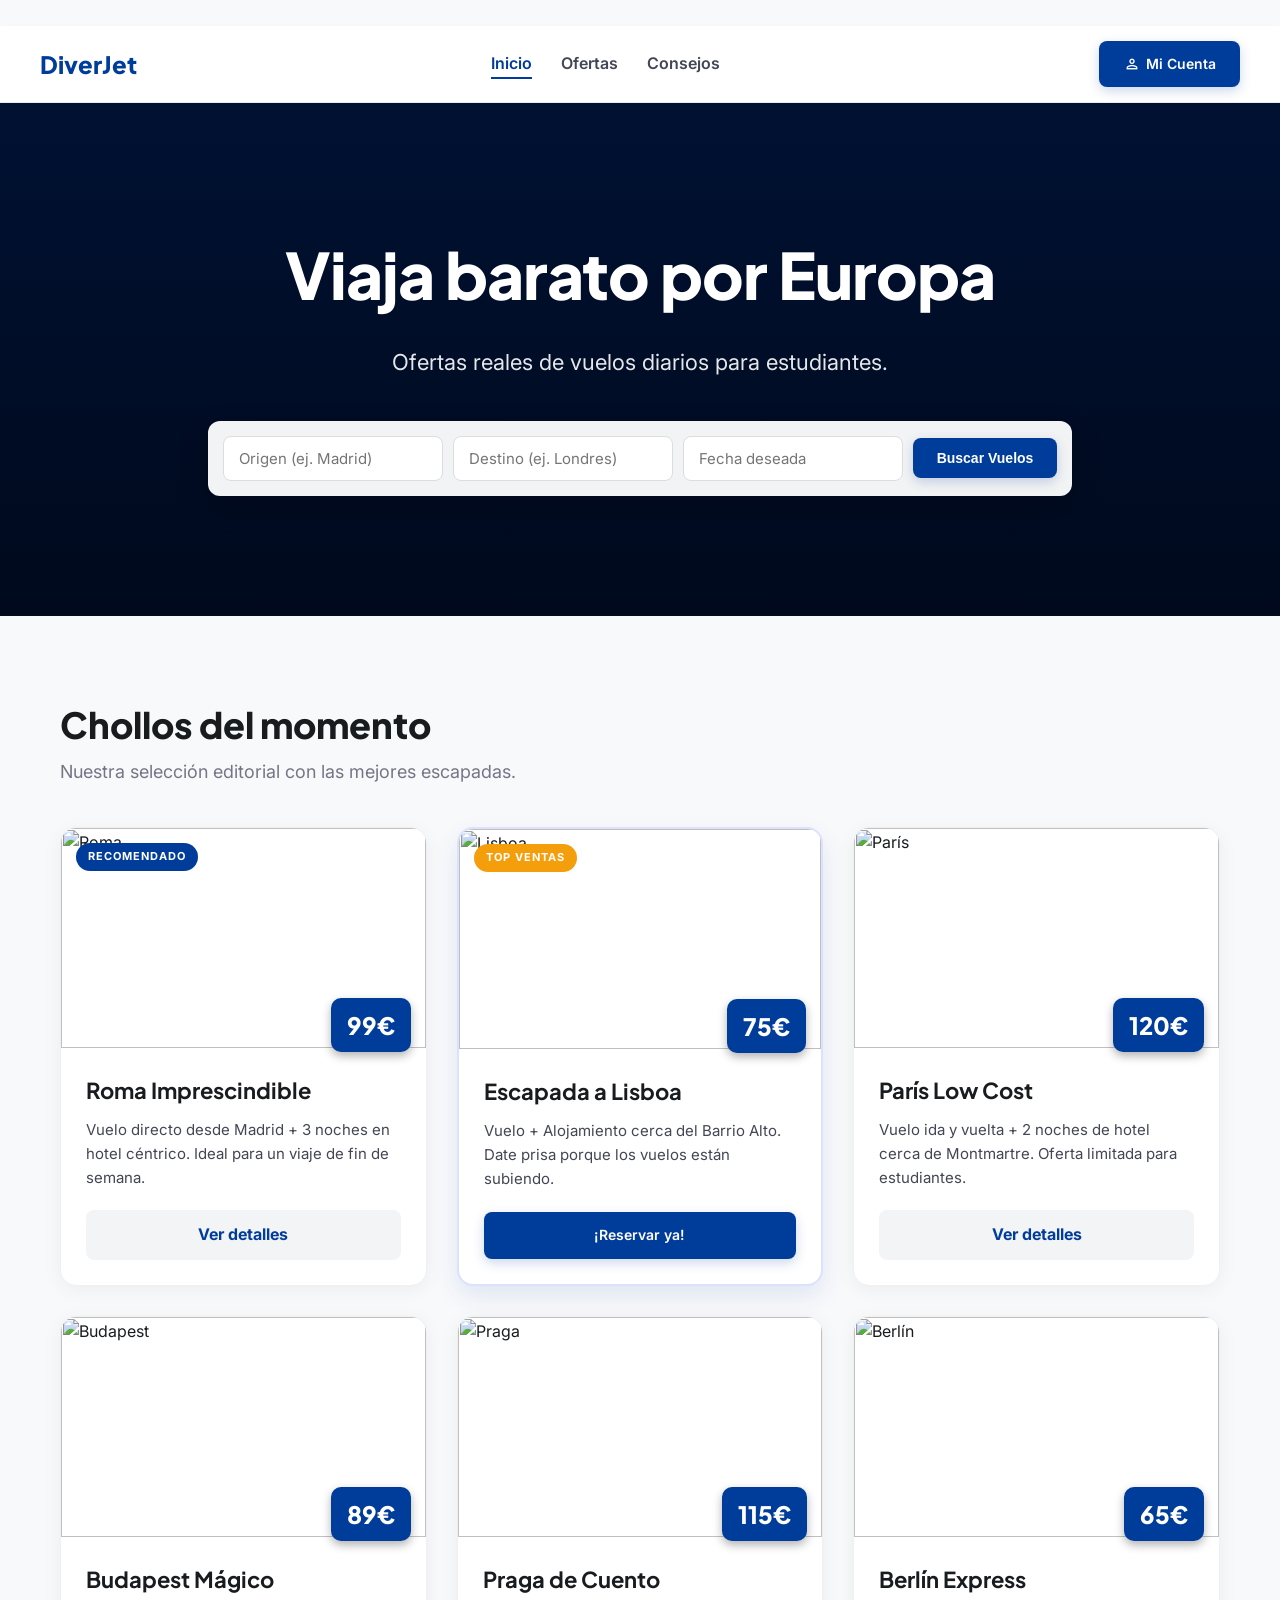
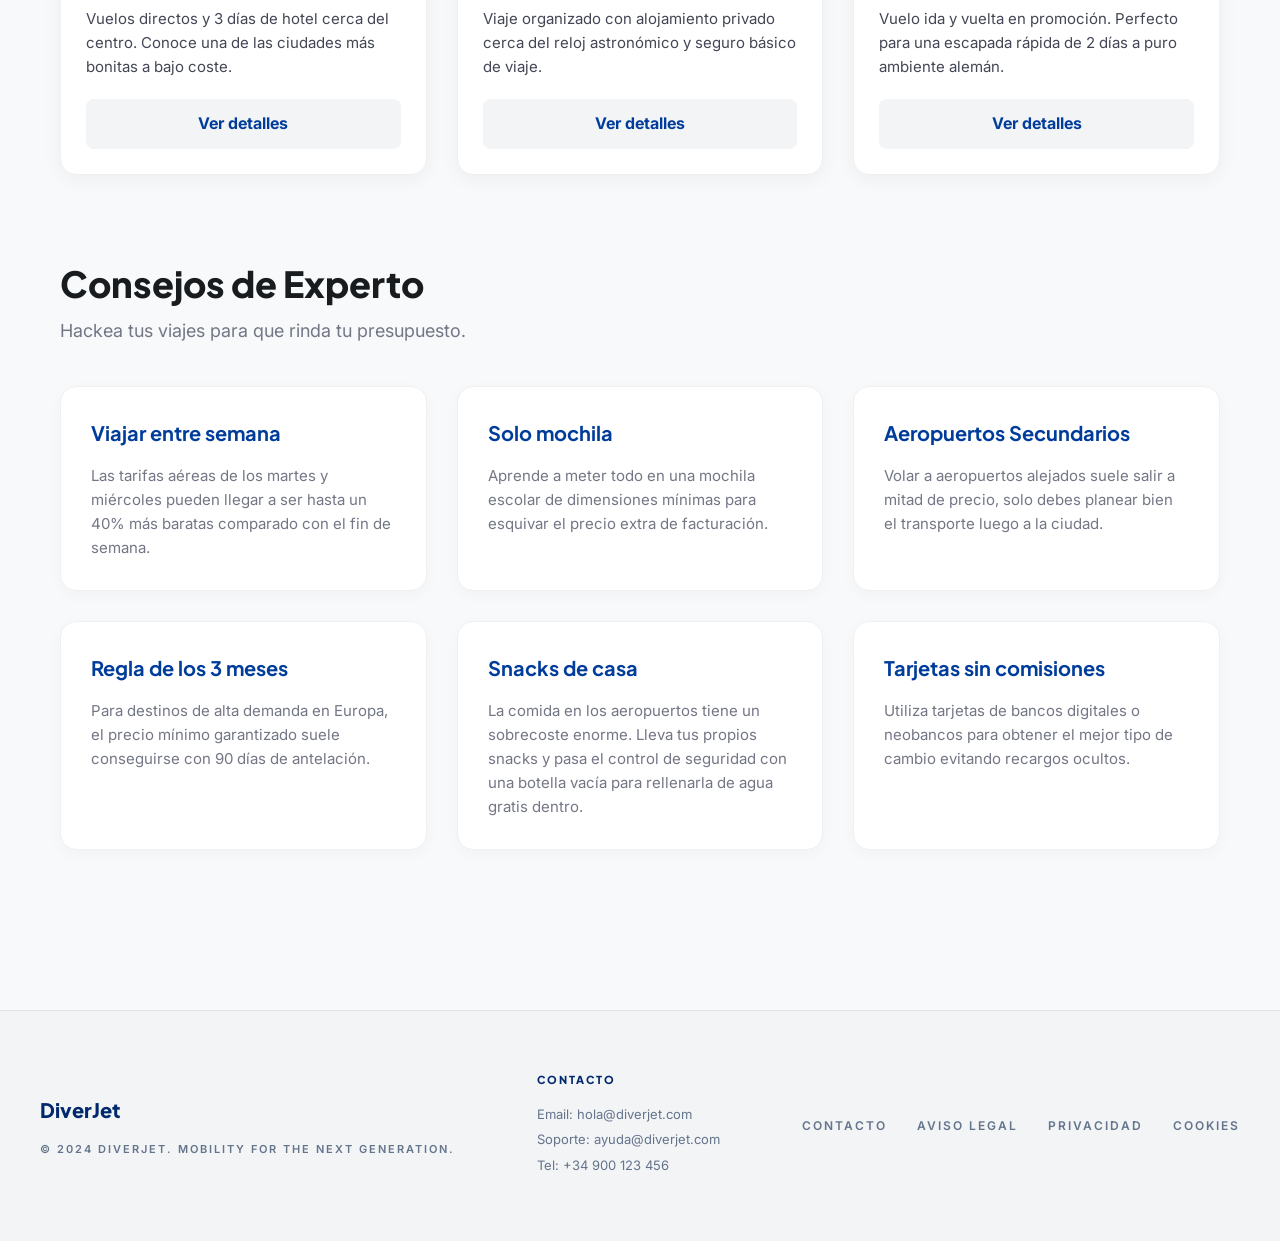
==== index.html @ 74a71c90 "Add files via upload" ====
﻿﻿<!DOCTYPE html>
<html lang="es">

<head>
    <meta charset="utf-8">
    <title>DiverJet | Viajes Low Cost</title>
    <!-- Vincula el nuevo estilo mejorado pero simple -->
    <link rel="stylesheet" href="estilo.css">
    <link href="https://fonts.googleapis.com/css2?family=Material+Symbols+Outlined:wght,FILL,GRAD,opsz@400,0,0,24" rel="stylesheet" />
</head>

<body>

    <!-- MENÚ SUPERIOR (Usando div en lugar de nav o header) -->
    <div class="cima">
        <h2>DiverJet</h2>
        <div class="enlaces">
            <a href="index.html" class="activo">Inicio</a>
            <a href="ofertas.html">Ofertas</a>
            <a href="consejos.html">Consejos</a>
        </div>
        <a href="login.html" class="boton-azul" style="display: flex; align-items: center; gap: 5px; text-decoration: none; width: fit-content;"><span class="material-symbols-outlined" style="font-size: 18px;">person</span> Mi Cuenta</a>
    </div>

    <!-- PORTADA / HERO -->
    <div class="portada">
        <h1>Viaja barato por Europa</h1>
        <p class="subtitulo">Ofertas reales de vuelos diarios para estudiantes.</p>

        <div class="buscador">
            <input type="text" placeholder="Origen (ej. Madrid)">
            <input type="text" placeholder="Destino (ej. Londres)">
            <input type="text" placeholder="Fecha deseada">
            <button class="boton-azul">Buscar Vuelos</button>
        </div>
    </div>

    <!-- CONTENIDO CENTRAL (Usando div en lugar de main o section) -->
    <div class="principal">

        <!-- SECCIÓN DE OFERTAS (6 TARJETAS) -->
        <h2 class="titulo-seccion">Chollos del momento</h2>
        <p class="subtitulo-seccion">Nuestra selección editorial con las mejores escapadas.</p>

        <div class="contenedor-cajas">
            <!-- Tarjeta 1 -->
            <div class="caja">
                <span class="etiqueta">Recomendado</span>
                <img src="https://lh3.googleusercontent.com/aida-public/[base64]"
                    alt="Roma">
                <div class="precio-tag">99€</div>
                <div class="caja-cuerpo">
                    <h3>Roma Imprescindible</h3>
                    <p>Vuelo directo desde Madrid + 3 noches en hotel céntrico. Ideal para un viaje de fin de semana.
                    </p>
                    <a href="viajes/reserva-roma-imprescindible.html" class="boton-secundario">Ver detalles</a>
                </div>
            </div>

            <!-- Tarjeta 2 -->
            <div class="caja caja-destacada">
                <span class="etiqueta etiqueta-alerta">Top Ventas</span>
                <img src="https://lh3.googleusercontent.com/aida-public/[base64]"
                    alt="Lisboa">
                <div class="precio-tag">75€</div>
                <div class="caja-cuerpo">
                    <h3>Escapada a Lisboa</h3>
                    <p>Vuelo + Alojamiento cerca del Barrio Alto. Date prisa porque los vuelos están subiendo.</p>
                    <a href="viajes/reserva-roma-imprescindible.html" class="boton-azul" style="display: block; width: 100%; text-align: center; text-decoration: none; box-sizing: border-box;">¡Reservar ya!</a>
                </div>
            </div>

            <!-- Tarjeta 3 -->
            <div class="caja">
                <img src="https://lh3.googleusercontent.com/aida-public/[base64]"
                    alt="París">
                <div class="precio-tag">120€</div>
                <div class="caja-cuerpo">
                    <h3>París Low Cost</h3>
                    <p>Vuelo ida y vuelta + 2 noches de hotel cerca de Montmartre. Oferta limitada para estudiantes.</p>
                    <a href="viajes/reserva-par-s-low-cost.html" class="boton-secundario">Ver detalles</a>
                </div>
            </div>

            <!-- Tarjeta 4 -->
            <div class="caja">
                <img src="https://lh3.googleusercontent.com/aida-public/[base64]"
                    alt="Budapest">
                <div class="precio-tag">89€</div>
                <div class="caja-cuerpo">
                    <h3>Budapest Mágico</h3>
                    <p>Vuelos directos y 3 días de hotel cerca del centro. Conoce una de las ciudades más bonitas a bajo
                        coste.</p>
                    <a href="viajes/reserva-budapest-m-gico.html" class="boton-secundario">Ver detalles</a>
                </div>
            </div>

            <!-- Tarjeta 5 -->
            <div class="caja">
                <img src="https://lh3.googleusercontent.com/aida-public/[base64]"
                    alt="Praga">
                <div class="precio-tag">115€</div>
                <div class="caja-cuerpo">
                    <h3>Praga de Cuento</h3>
                    <p>Viaje organizado con alojamiento privado cerca del reloj astronómico y seguro básico de viaje.
                    </p>
                    <a href="viajes/reserva-praga-de-cuento.html" class="boton-secundario">Ver detalles</a>
                </div>
            </div>

            <!-- Tarjeta 6 -->
            <div class="caja">
                <img src="https://lh3.googleusercontent.com/aida-public/[base64]"
                    alt="Berlín">
                <div class="precio-tag">65€</div>
                <div class="caja-cuerpo">
                    <h3>Berlín Express</h3>
                    <p>Vuelo ida y vuelta en promoción. Perfecto para una escapada rápida de 2 días a puro ambiente
                        alemán.</p>
                    <a href="viajes/reserva-berl-n-express.html" class="boton-secundario">Ver detalles</a>
                </div>
            </div>
        </div>

        <!-- SEGUNDA SECCIÓN: CONSEJOS -->
        <h2 class="titulo-seccion">Consejos de Experto</h2>
        <p class="subtitulo-seccion">Hackea tus viajes para que rinda tu presupuesto.</p>

        <div class="contenedor-cajas">
            <div class="caja-pequena">
                <h3>Viajar entre semana</h3>
                <p>Las tarifas aéreas de los martes y miércoles pueden llegar a ser hasta un 40% más baratas comparado
                    con el fin de semana.</p>
            </div>
            <div class="caja-pequena">
                <h3>Solo mochila</h3>
                <p>Aprende a meter todo en una mochila escolar de dimensiones mínimas para esquivar el precio extra de
                    facturación.</p>
            </div>
            <div class="caja-pequena">
                <h3>Aeropuertos Secundarios</h3>
                <p>Volar a aeropuertos alejados suele salir a mitad de precio, solo debes planear bien el transporte
                    luego a la ciudad.</p>
            </div>
            <div class="caja-pequena">
                <h3>Regla de los 3 meses</h3>
                <p>Para destinos de alta demanda en Europa, el precio mínimo garantizado suele conseguirse con 90 días
                    de antelación.</p>
            </div>
            <div class="caja-pequena">
                <h3>Snacks de casa</h3>
                <p>La comida en los aeropuertos tiene un sobrecoste enorme. Lleva tus propios snacks y pasa el control de seguridad con una botella vacía para rellenarla de agua gratis dentro.</p>
            </div>
            <div class="caja-pequena">
                <h3>Tarjetas sin comisiones</h3>
                <p>Utiliza tarjetas de bancos digitales o neobancos para obtener el mejor tipo de cambio evitando
                    recargos ocultos.</p>
            </div>
        </div>

    </div>

            <!-- PIE DE PÁGINA -->
    <div class="pie-nuevo">
        <div class="pie-nuevo-contenedor">
            <div class="pie-nuevo-marca">
                <span class="pie-nuevo-logo">DiverJet</span>
                <p>© 2024 DiverJet. Mobility for the Next Generation.</p>
            </div>
            <div class="pie-nuevo-info">
                <h3>Contacto</h3>
                <p>Email: hola@diverjet.com</p>
                <p>Soporte: ayuda@diverjet.com</p>
                <p>Tel: +34 900 123 456</p>
            </div>
            <div class="pie-nuevo-enlaces">
                <a href="#">Contacto</a>
                <a href="#">Aviso Legal</a>
                <a href="#">Privacidad</a>
                <a href="#">Cookies</a>
            </div>
        </div>
    </div>

</body>

</html>
---- estilo.css ----
/* FUENTES Y RESET */
@import url('https://fonts.googleapis.com/css2?family=Plus+Jakarta+Sans:wght@500;700;900&family=Inter:wght@400;500;600&display=swap');

* {
  box-sizing: border-box;
  margin: 0;
  padding: 0;
}

body {
  font-family: 'Inter', sans-serif;
  background-color: #f8f9fb;
  color: #191c1e;
  line-height: 1.6;
  display: flex;
  flex-direction: column;
  min-height: 100vh;
}

h1,
h2,
h3,
h4 {
  font-family: 'Plus Jakarta Sans', sans-serif;
}

/* MENÚ SUPERIOR (CIMA) */
.cima {
  background-color: rgba(255, 255, 255, 0.95);
  padding: 15px 40px;
  display: flex;
  justify-content: space-between;
  align-items: center;
  border-bottom: 1px solid #eaeaea;
  position: sticky;
  top: 0;
  z-index: 100;
  box-shadow: 0 2px 10px rgba(0, 0, 0, 0.02);
}

.cima h2 {
  color: #003d9b;
  font-size: 24px;
  font-weight: 900;
}

.enlaces a {
  text-decoration: none;
  color: #434654;
  font-weight: 600;
  margin-right: 25px;
  transition: color 0.2s;
}

.enlaces a:hover {
  color: #003d9b;
}

/* BOTONES */
.boton-azul {
  background-color: #003d9b;
  color: #ffffff;
  border: none;
  padding: 12px 24px;
  border-radius: 8px;
  font-weight: 600;
  font-size: 14px;
  cursor: pointer;
  transition: all 0.2s ease;
  box-shadow: 0 4px 12px rgba(0, 61, 155, 0.2);
}

.boton-azul:hover {
  background-color: #0052cc;
  transform: translateY(-2px);
  box-shadow: 0 6px 15px rgba(0, 61, 155, 0.3);
}

.boton-secundario {
  display: block;
  width: 100%;
  text-align: center;
  background-color: #f3f4f6;
  color: #003d9b;
  border-radius: 8px;
  padding: 12px;
  text-decoration: none;
  font-weight: 700;
  transition: background-color 0.2s;
}

.boton-secundario:hover {
  background-color: #e5e7eb;
}

/* PORTADA */
.portada {
  position: relative;
  padding: 120px 20px;
  text-align: center;
  background-color: #001848;
  background-image: linear-gradient(rgba(0, 0, 0, 0.3), rgba(0, 0, 0, 0.6)), url('https://lh3.googleusercontent.com/aida-public/[base64]');
  background-size: cover;
  background-position: center;
  color: white;
}

.portada h1 {
  font-size: 64px;
  font-weight: 900;
  margin-bottom: 20px;
  letter-spacing: -1px;
}

.subtitulo {
  font-size: 22px;
  margin-bottom: 40px;
  font-weight: 400;
  opacity: 0.9;
}

/* BUSCADOR */
.buscador {
  background-color: rgba(255, 255, 255, 0.95);
  padding: 15px;
  border-radius: 12px;
  display: inline-flex;
  gap: 10px;
  flex-wrap: wrap;
  align-items: center;
  box-shadow: 0 10px 30px rgba(0, 0, 0, 0.2);
}

.buscador input {
  padding: 12px 15px;
  border: 1px solid #ddd;
  border-radius: 8px;
  width: 220px;
  font-size: 15px;
  font-family: 'Inter', sans-serif;
}

/* PRINCIPAL (CONTENIDO) */
.principal {
  max-width: 1200px;
  margin: 80px auto;
  padding: 0 20px;
}

.titulo-seccion {
  font-size: 36px;
  color: #191c1e;
  margin-bottom: 5px;
  font-weight: 900;
}

.subtitulo-seccion {
  color: #737685;
  margin-bottom: 40px;
  font-size: 18px;
}

/* CONTENEDOR DE CAJAS (GRID) */
.contenedor-cajas {
  display: grid;
  grid-template-columns: repeat(auto-fit, minmax(320px, 1fr));
  gap: 30px;
  margin-bottom: 80px;
}

/* CAJA DE OFERTA */
.caja {
  background-color: #ffffff;
  border-radius: 16px;
  overflow: hidden;
  box-shadow: 0 4px 20px rgba(0, 0, 0, 0.05);
  transition: transform 0.3s ease, box-shadow 0.3s ease;
  border: 1px solid #f0f0f0;
  position: relative;
  display: flex;
  flex-direction: column;
}

.caja:hover {
  transform: translateY(-8px);
  box-shadow: 0 15px 30px rgba(0, 0, 0, 0.1);
}

.caja-destacada {
  border: 2px solid #dae2ff;
  box-shadow: 0 10px 25px rgba(0, 61, 155, 0.1);
}

.etiqueta {
  position: absolute;
  top: 15px;
  left: 15px;
  background-color: #003d9b;
  color: white;
  padding: 5px 12px;
  border-radius: 20px;
  font-size: 11px;
  font-weight: 700;
  text-transform: uppercase;
  letter-spacing: 1px;
}

.etiqueta-alerta {
  background-color: #f59e0b;
}

.caja img {
  width: 100%;
  height: 220px;
  object-fit: cover;
}

.precio-tag {
  position: absolute;
  top: 170px;
  right: 15px;
  background-color: #003d9b;
  color: white;
  padding: 8px 16px;
  border-radius: 10px;
  font-size: 24px;
  font-weight: 900;
  font-family: 'Plus Jakarta Sans', sans-serif;
  box-shadow: 0 4px 10px rgba(0, 0, 0, 0.3);
}

.caja-cuerpo {
  padding: 25px;
  display: flex;
  flex-direction: column;
  flex-grow: 1;
}

.caja-cuerpo h3 {
  font-size: 22px;
  margin-bottom: 10px;
  color: #191c1e;
}

.caja-cuerpo p {
  color: #434654;
  margin-bottom: 20px;
  font-size: 15px;
  flex-grow: 1;
}

/* CAJA PEQUEÑA (CONSEJOS) */
.caja-pequena {
  background-color: #ffffff;
  border-radius: 16px;
  padding: 30px;
  box-shadow: 0 4px 15px rgba(0, 0, 0, 0.03);
  border: 1px solid #f0f0f0;
  transition: transform 0.2s;
}

.caja-pequena:hover {
  transform: translateY(-5px);
}

.caja-pequena h3 {
  color: #003d9b;
  font-size: 20px;
  margin-bottom: 15px;
}

.caja-pequena p {
  color: #737685;
  font-size: 15px;
}

/* NUEVO PIE DE PÁGINA (MODERNO) */
.pie-nuevo {
    width: 100%;
    padding: 60px 30px;
    border-top: 1px solid #e1e2e4;
    background-color: #f2f4f6;
    margin-top: auto;
}

.pie-nuevo-contenedor {
    max-width: 1200px;
    margin: 0 auto;
    display: flex;
    flex-direction: column;
    justify-content: space-between;
    align-items: center;
    gap: 30px;
}

@media (min-width: 768px) {
    .pie-nuevo-contenedor {
        flex-direction: row;
        align-items: center;
    }
}

.pie-nuevo-marca {
    display: flex;
    flex-direction: column;
    align-items: center;
    gap: 15px;
    text-align: center;
}

@media (min-width: 768px) {
    .pie-nuevo-marca {
        align-items: flex-start;
        text-align: left;
    }
}

.pie-nuevo-logo {
    font-size: 20px;
    font-weight: 800;
    color: #00296d;
    font-family: 'Plus Jakarta Sans', sans-serif;
}

.pie-nuevo-marca p {
    font-family: 'Inter', sans-serif;
    font-size: 11px;
    text-transform: uppercase;
    letter-spacing: 2px;
    font-weight: 600;
    color: #64748b;
    margin: 0;
}

.pie-nuevo-enlaces {
    display: flex;
    gap: 30px;
    flex-wrap: wrap;
    justify-content: center;
    font-family: 'Inter', sans-serif;
    font-size: 12px;
    text-transform: uppercase;
    letter-spacing: 2px;
    font-weight: 600;
}

.pie-nuevo-enlaces a {
    color: #64748b;
    text-decoration: none;
    transition: color 0.2s ease;
}

.pie-nuevo-enlaces a:hover {
    color: #00296d;
}

.pie-nuevo-info {
    display: flex;
    flex-direction: column;
    align-items: center;
    text-align: center;
}

@media (min-width: 768px) {
    .pie-nuevo-info {
        align-items: flex-start;
        text-align: left;
    }
}

.pie-nuevo-info h3 {
    font-size: 11px;
    font-weight: 800;
    color: #00296d;
    text-transform: uppercase;
    letter-spacing: 2px;
    margin-bottom: 15px;
}

.pie-nuevo-info p {
    font-family: 'Inter', sans-serif;
    font-size: 13px;
    color: #64748b;
    margin-bottom: 5px;
}

/* ================= NUEVOS ESTILOS PARA PAGINA OFERTAS ================= */

/* LINK ACTIVO EN NAV */
.enlaces a.activo {
    color: #003d9b;
    border-bottom: 2px solid #003d9b;
    padding-bottom: 4px;
}

/* HERO OFERTAS */
.hero-ofertas {
    position: relative;
    height: 400px;
    background-image: linear-gradient(rgba(0, 41, 109, 0.8), rgba(0, 61, 155, 0.4)), url('https://lh3.googleusercontent.com/aida-public/[base64]');
    background-size: cover;
    background-position: center;
    display: flex;
    align-items: center;
    justify-content: center;
    text-align: center;
    color: white;
}

.hero-ofertas-contenido {
    max-width: 800px;
    padding: 0 20px;
}

.etiqueta-exclusiva {
    display: inline-block;
    background-color: rgba(255, 255, 255, 0.2);
    backdrop-filter: blur(10px);
    -webkit-backdrop-filter: blur(10px);
    padding: 6px 16px;
    border-radius: 20px;
    font-size: 12px;
    font-weight: 700;
    text-transform: uppercase;
    letter-spacing: 2px;
    margin-bottom: 24px;
    border: 1px solid rgba(255, 255, 255, 0.3);
}

.hero-ofertas h1 {
    font-size: 56px;
    font-weight: 900;
    margin-bottom: 24px;
    line-height: 1.1;
}

.hero-ofertas p {
    font-size: 18px;
    font-weight: 500;
    opacity: 0.9;
}

/* BARRA DE FILTROS */
.barra-filtros-contenedor {
    position: sticky;
    top: 61px;
    z-index: 90;
    background-color: #f2f4f6;
    border-bottom: 1px solid #e1e2e4;
    padding: 24px 40px;
}

.barra-filtros {
    max-width: 1200px;
    margin: 0 auto;
    display: flex;
    gap: 20px;
    flex-wrap: wrap;
    align-items: center;
}

.input-grupo {
    flex: 1;
    min-width: 200px;
    position: relative;
}

.input-grupo label {
    position: absolute;
    top: -8px;
    left: 16px;
    background-color: #f2f4f6;
    padding: 0 4px;
    font-size: 10px;
    font-weight: 700;
    color: #00296d;
    text-transform: uppercase;
    letter-spacing: 1px;
    z-index: 2;
}

.input-caja {
    display: flex;
    align-items: center;
    gap: 12px;
    background-color: #ffffff;
    border: 1px solid #c4c6d4;
    border-radius: 12px;
    padding: 12px 16px;
    position: relative;
}

.input-caja .material-symbols-outlined {
    color: #00296d;
    font-size: 20px;
}

.input-caja select, .input-caja input {
    border: none;
    outline: none;
    background: transparent;
    font-family: 'Inter', sans-serif;
    font-size: 14px;
    font-weight: 600;
    color: #191c1e;
    width: 100%;
}

.texto-valor {
    font-size: 14px;
    font-weight: 600;
}

.boton-buscar {
    background-color: #00296d;
    color: white;
    border: none;
    padding: 14px 32px;
    border-radius: 12px;
    font-weight: 700;
    font-size: 15px;
    cursor: pointer;
    display: flex;
    align-items: center;
    gap: 8px;
    transition: all 0.2s;
    box-shadow: 0 4px 15px rgba(0, 41, 109, 0.2);
}

.boton-buscar:hover {
    background-color: #003d9b;
    transform: translateY(-2px);
}

/* MODIFICADOR GRID (4 columnas) */
.cuatro-columnas {
    grid-template-columns: repeat(auto-fit, minmax(260px, 1fr));
}

/* ESTILO GLASS PARA TARJETAS */
.glass-precio {
    background: rgba(0, 61, 155, 0.9) !important;
    backdrop-filter: blur(10px);
    -webkit-backdrop-filter: blur(10px);
    display: flex;
    flex-direction: column;
    align-items: center;
    line-height: 1;
    padding: 8px 16px;
    top: 155px !important;
    bottom: auto !important;
    box-shadow: 0 4px 15px rgba(0, 0, 0, 0.2);
}
.glass-precio span {
    font-size: 11px;
    font-weight: 700;
    opacity: 0.9;
    margin-bottom: 2px;
    text-transform: uppercase;
    letter-spacing: 0.5px;
}

.z-10 { z-index: 10; }
.relative { position: relative; }

/* CAJA PIE (Details link) */
.caja-pie {
    display: flex;
    justify-content: space-between;
    align-items: center;
    margin-top: 15px;
    padding-top: 15px;
    border-top: 1px solid #f0f0f0;
}

.caja-pie span {
    font-size: 10px;
    font-weight: 700;
    color: #747783;
    text-transform: uppercase;
    letter-spacing: 1px;
}

.caja-pie a {
    color: #00296d;
    text-decoration: none;
    font-weight: 700;
    font-size: 14px;
    display: flex;
    align-items: center;
}

.caja-pie a:hover {
    text-decoration: underline;
}

/* BOLETÍN / NEWSLETTER */
.boletin {
    background-color: #f2f4f6;
    padding: 80px 20px;
    text-align: center;
}

.boletin-contenido {
    max-width: 800px;
    margin: 0 auto;
}

.boletin h2 {
    font-size: 32px;
    font-weight: 900;
    color: #191c1e;
    margin-bottom: 16px;
}

.boletin p {
    color: #434652;
    margin-bottom: 40px;
    font-size: 16px;
}

.boletin-form {
    display: flex;
    gap: 16px;
    max-width: 600px;
    margin: 0 auto;
}

@media (max-width: 600px) {
    .boletin-form {
        flex-direction: column;
    }
}

.boletin-form input {
    flex: 1;
    padding: 16px 24px;
    border: 1px solid #c4c6d4;
    border-radius: 12px;
    outline: none;
    font-family: 'Inter', sans-serif;
    font-size: 16px;
}

.boletin-form input:focus {
    border-color: #003d9b;
    box-shadow: 0 0 0 2px rgba(0, 61, 155, 0.2);
}

.boletin-form button {
    border-radius: 12px;
    padding: 16px 32px;
}

/* ================= PAGINA DE RESERVA ================= */
.contenedor-reserva {
    display: flex;
    flex-wrap: wrap;
    gap: 40px;
    margin-top: 40px;
}

.reserva-info {
    flex: 1;
    min-width: 300px;
}

.reserva-info img {
    width: 100%;
    height: 300px;
    object-fit: cover;
    border-radius: 16px;
    margin-bottom: 20px;
    box-shadow: 0 4px 15px rgba(0,0,0,0.1);
}

.reserva-info h2 {
    font-size: 32px;
    color: #00296d;
    margin-bottom: 10px;
}

.reserva-info p {
    color: #434652;
    margin-bottom: 20px;
    line-height: 1.6;
}

.reserva-form {
    flex: 1;
    min-width: 300px;
    background-color: white;
    padding: 40px;
    border-radius: 16px;
    box-shadow: 0 10px 30px rgba(0,0,0,0.05);
    border: 1px solid #e1e2e4;
}

.formulario-grupo {
    margin-bottom: 20px;
}

.formulario-grupo label {
    display: block;
    font-weight: 700;
    margin-bottom: 8px;
    font-size: 14px;
    color: #434652;
}

.formulario-grupo input, .formulario-grupo select {
    width: 100%;
    padding: 12px 16px;
    border: 1px solid #c4c6d4;
    border-radius: 8px;
    font-family: 'Inter', sans-serif;
    outline: none;
    font-size: 15px;
}

.formulario-grupo input:focus, .formulario-grupo select:focus {
    border-color: #003d9b;
    box-shadow: 0 0 0 2px rgba(0, 61, 155, 0.2);
}

.reserva-total {
    font-size: 20px;
    font-weight: 900;
    color: #191c1e;
    margin: 30px 0 20px;
    border-top: 1px solid #e1e2e4;
    padding-top: 20px;
    display: flex;
    justify-content: space-between;
}
.reserva-total span:last-child {
    color: #00296d;
    font-size: 28px;
}
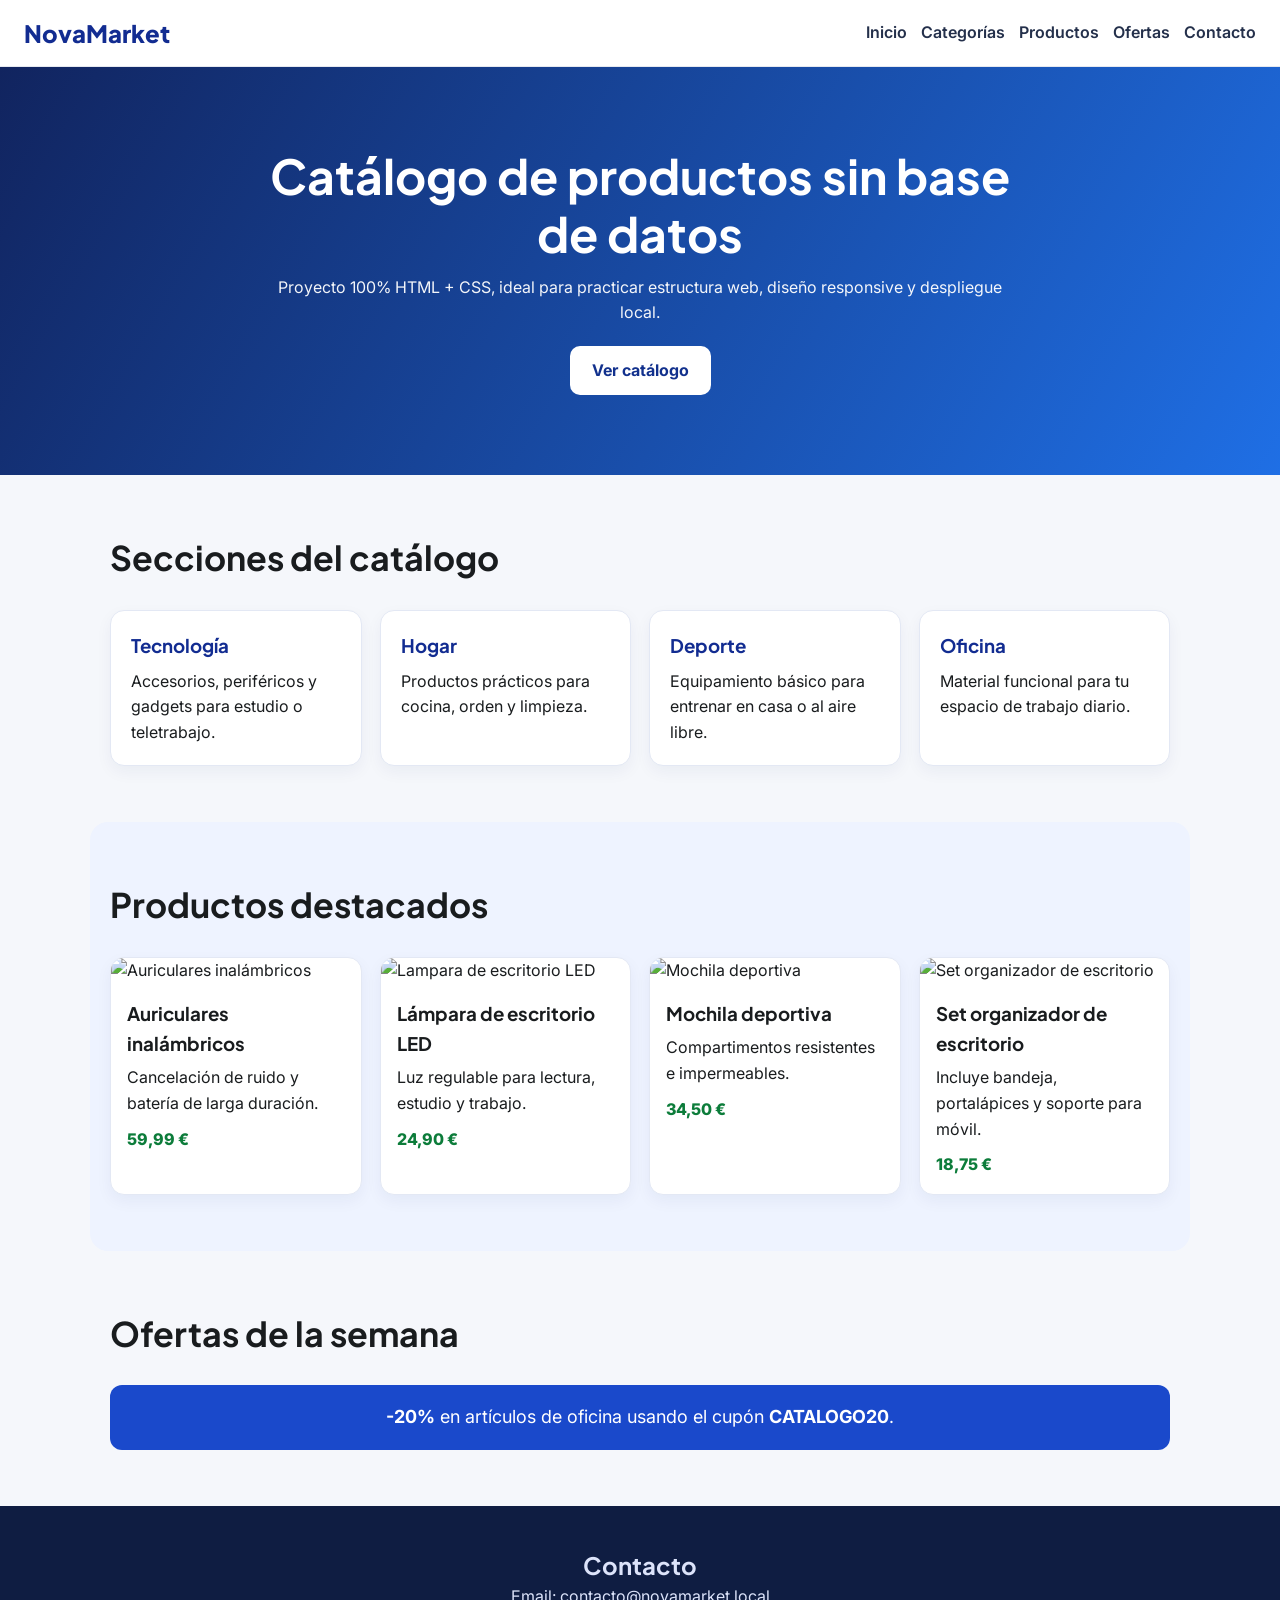
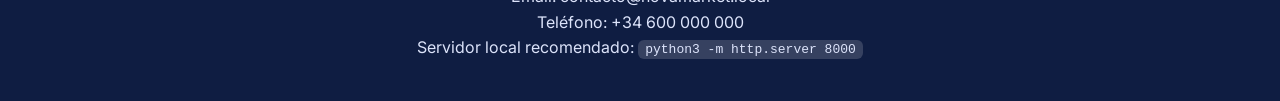
==== commit 20d6aac1: "Crear catálogo de productos estático responsive en HTML y CSS" ====
--- a/index.html
+++ b/index.html
@@ -1,187 +1,108 @@
-﻿﻿<!DOCTYPE html>
+<!DOCTYPE html>
 <html lang="es">
 
 <head>
     <meta charset="utf-8">
-    <title>DiverJet | Viajes Low Cost</title>
-    <!-- Vincula el nuevo estilo mejorado pero simple -->
+    <meta name="viewport" content="width=device-width, initial-scale=1.0">
+    <title>NovaMarket | Catálogo de Productos</title>
     <link rel="stylesheet" href="estilo.css">
-    <link href="https://fonts.googleapis.com/css2?family=Material+Symbols+Outlined:wght,FILL,GRAD,opsz@400,0,0,24" rel="stylesheet" />
 </head>
 
-<body>
+<body class="catalogo-body">
+    <header class="catalogo-header">
+        <div class="catalogo-logo">NovaMarket</div>
+        <nav class="catalogo-nav">
+            <a href="#inicio">Inicio</a>
+            <a href="#categorias">Categorías</a>
+            <a href="#productos">Productos</a>
+            <a href="#ofertas">Ofertas</a>
+            <a href="#contacto">Contacto</a>
+        </nav>
+    </header>
 
-    <!-- MENÚ SUPERIOR (Usando div en lugar de nav o header) -->
-    <div class="cima">
-        <h2>DiverJet</h2>
-        <div class="enlaces">
-            <a href="index.html" class="activo">Inicio</a>
-            <a href="ofertas.html">Ofertas</a>
-            <a href="consejos.html">Consejos</a>
-        </div>
-        <a href="login.html" class="boton-azul" style="display: flex; align-items: center; gap: 5px; text-decoration: none; width: fit-content;"><span class="material-symbols-outlined" style="font-size: 18px;">person</span> Mi Cuenta</a>
-    </div>
+    <main>
+        <section id="inicio" class="hero-catalogo">
+            <div class="hero-catalogo-contenido">
+                <h1>Catálogo de productos sin base de datos</h1>
+                <p>Proyecto 100% HTML + CSS, ideal para practicar estructura web, diseño responsive y despliegue local.</p>
+                <a href="#productos" class="boton-catalogo">Ver catálogo</a>
+            </div>
+        </section>
 
-    <!-- PORTADA / HERO -->
-    <div class="portada">
-        <h1>Viaja barato por Europa</h1>
-        <p class="subtitulo">Ofertas reales de vuelos diarios para estudiantes.</p>
+        <section id="categorias" class="seccion-catalogo">
+            <h2>Secciones del catálogo</h2>
+            <div class="grid-categorias">
+                <article class="tarjeta-categoria">
+                    <h3>Tecnología</h3>
+                    <p>Accesorios, periféricos y gadgets para estudio o teletrabajo.</p>
+                </article>
+                <article class="tarjeta-categoria">
+                    <h3>Hogar</h3>
+                    <p>Productos prácticos para cocina, orden y limpieza.</p>
+                </article>
+                <article class="tarjeta-categoria">
+                    <h3>Deporte</h3>
+                    <p>Equipamiento básico para entrenar en casa o al aire libre.</p>
+                </article>
+                <article class="tarjeta-categoria">
+                    <h3>Oficina</h3>
+                    <p>Material funcional para tu espacio de trabajo diario.</p>
+                </article>
+            </div>
+        </section>
 
-        <div class="buscador">
-            <input type="text" placeholder="Origen (ej. Madrid)">
-            <input type="text" placeholder="Destino (ej. Londres)">
-            <input type="text" placeholder="Fecha deseada">
-            <button class="boton-azul">Buscar Vuelos</button>
-        </div>
-    </div>
+        <section id="productos" class="seccion-catalogo seccion-fondo">
+            <h2>Productos destacados</h2>
+            <div class="grid-productos">
+                <article class="producto-card">
+                    <img src="https://images.unsplash.com/photo-1583394838336-acd977736f90?auto=format&fit=crop&w=900&q=80" alt="Auriculares inalámbricos">
+                    <div class="producto-info">
+                        <h3>Auriculares inalámbricos</h3>
+                        <p>Cancelación de ruido y batería de larga duración.</p>
+                        <span class="precio">59,99 €</span>
+                    </div>
+                </article>
+                <article class="producto-card">
+                    <img src="https://images.unsplash.com/photo-1517142089942-ba376ce32a0f?auto=format&fit=crop&w=900&q=80" alt="Lampara de escritorio LED">
+                    <div class="producto-info">
+                        <h3>Lámpara de escritorio LED</h3>
+                        <p>Luz regulable para lectura, estudio y trabajo.</p>
+                        <span class="precio">24,90 €</span>
+                    </div>
+                </article>
+                <article class="producto-card">
+                    <img src="https://images.unsplash.com/photo-1616627547584-bf28cee262db?auto=format&fit=crop&w=900&q=80" alt="Mochila deportiva">
+                    <div class="producto-info">
+                        <h3>Mochila deportiva</h3>
+                        <p>Compartimentos resistentes e impermeables.</p>
+                        <span class="precio">34,50 €</span>
+                    </div>
+                </article>
+                <article class="producto-card">
+                    <img src="https://images.unsplash.com/photo-1587829741301-dc798b83add3?auto=format&fit=crop&w=900&q=80" alt="Set organizador de escritorio">
+                    <div class="producto-info">
+                        <h3>Set organizador de escritorio</h3>
+                        <p>Incluye bandeja, portalápices y soporte para móvil.</p>
+                        <span class="precio">18,75 €</span>
+                    </div>
+                </article>
+            </div>
+        </section>
 
-    <!-- CONTENIDO CENTRAL (Usando div en lugar de main o section) -->
-    <div class="principal">
+        <section id="ofertas" class="seccion-catalogo">
+            <h2>Ofertas de la semana</h2>
+            <div class="banner-oferta">
+                <p><strong>-20%</strong> en artículos de oficina usando el cupón <strong>CATALOGO20</strong>.</p>
+            </div>
+        </section>
+    </main>
 
-        <!-- SECCIÓN DE OFERTAS (6 TARJETAS) -->
-        <h2 class="titulo-seccion">Chollos del momento</h2>
-        <p class="subtitulo-seccion">Nuestra selección editorial con las mejores escapadas.</p>
-
-        <div class="contenedor-cajas">
-            <!-- Tarjeta 1 -->
-            <div class="caja">
-                <span class="etiqueta">Recomendado</span>
-                <img src="https://lh3.googleusercontent.com/aida-public/[base64]"
-                    alt="Roma">
-                <div class="precio-tag">99€</div>
-                <div class="caja-cuerpo">
-                    <h3>Roma Imprescindible</h3>
-                    <p>Vuelo directo desde Madrid + 3 noches en hotel céntrico. Ideal para un viaje de fin de semana.
-                    </p>
-                    <a href="viajes/reserva-roma-imprescindible.html" class="boton-secundario">Ver detalles</a>
-                </div>
-            </div>
-
-            <!-- Tarjeta 2 -->
-            <div class="caja caja-destacada">
-                <span class="etiqueta etiqueta-alerta">Top Ventas</span>
-                <img src="https://lh3.googleusercontent.com/aida-public/[base64]"
-                    alt="Lisboa">
-                <div class="precio-tag">75€</div>
-                <div class="caja-cuerpo">
-                    <h3>Escapada a Lisboa</h3>
-                    <p>Vuelo + Alojamiento cerca del Barrio Alto. Date prisa porque los vuelos están subiendo.</p>
-                    <a href="viajes/reserva-roma-imprescindible.html" class="boton-azul" style="display: block; width: 100%; text-align: center; text-decoration: none; box-sizing: border-box;">¡Reservar ya!</a>
-                </div>
-            </div>
-
-            <!-- Tarjeta 3 -->
-            <div class="caja">
-                <img src="https://lh3.googleusercontent.com/aida-public/[base64]"
-                    alt="París">
-                <div class="precio-tag">120€</div>
-                <div class="caja-cuerpo">
-                    <h3>París Low Cost</h3>
-                    <p>Vuelo ida y vuelta + 2 noches de hotel cerca de Montmartre. Oferta limitada para estudiantes.</p>
-                    <a href="viajes/reserva-par-s-low-cost.html" class="boton-secundario">Ver detalles</a>
-                </div>
-            </div>
-
-            <!-- Tarjeta 4 -->
-            <div class="caja">
-                <img src="https://lh3.googleusercontent.com/aida-public/[base64]"
-                    alt="Budapest">
-                <div class="precio-tag">89€</div>
-                <div class="caja-cuerpo">
-                    <h3>Budapest Mágico</h3>
-                    <p>Vuelos directos y 3 días de hotel cerca del centro. Conoce una de las ciudades más bonitas a bajo
-                        coste.</p>
-                    <a href="viajes/reserva-budapest-m-gico.html" class="boton-secundario">Ver detalles</a>
-                </div>
-            </div>
-
-            <!-- Tarjeta 5 -->
-            <div class="caja">
-                <img src="https://lh3.googleusercontent.com/aida-public/[base64]"
-                    alt="Praga">
-                <div class="precio-tag">115€</div>
-                <div class="caja-cuerpo">
-                    <h3>Praga de Cuento</h3>
-                    <p>Viaje organizado con alojamiento privado cerca del reloj astronómico y seguro básico de viaje.
-                    </p>
-                    <a href="viajes/reserva-praga-de-cuento.html" class="boton-secundario">Ver detalles</a>
-                </div>
-            </div>
-
-            <!-- Tarjeta 6 -->
-            <div class="caja">
-                <img src="https://lh3.googleusercontent.com/aida-public/[base64]"
-                    alt="Berlín">
-                <div class="precio-tag">65€</div>
-                <div class="caja-cuerpo">
-                    <h3>Berlín Express</h3>
-                    <p>Vuelo ida y vuelta en promoción. Perfecto para una escapada rápida de 2 días a puro ambiente
-                        alemán.</p>
-                    <a href="viajes/reserva-berl-n-express.html" class="boton-secundario">Ver detalles</a>
-                </div>
-            </div>
-        </div>
-
-        <!-- SEGUNDA SECCIÓN: CONSEJOS -->
-        <h2 class="titulo-seccion">Consejos de Experto</h2>
-        <p class="subtitulo-seccion">Hackea tus viajes para que rinda tu presupuesto.</p>
-
-        <div class="contenedor-cajas">
-            <div class="caja-pequena">
-                <h3>Viajar entre semana</h3>
-                <p>Las tarifas aéreas de los martes y miércoles pueden llegar a ser hasta un 40% más baratas comparado
-                    con el fin de semana.</p>
-            </div>
-            <div class="caja-pequena">
-                <h3>Solo mochila</h3>
-                <p>Aprende a meter todo en una mochila escolar de dimensiones mínimas para esquivar el precio extra de
-                    facturación.</p>
-            </div>
-            <div class="caja-pequena">
-                <h3>Aeropuertos Secundarios</h3>
-                <p>Volar a aeropuertos alejados suele salir a mitad de precio, solo debes planear bien el transporte
-                    luego a la ciudad.</p>
-            </div>
-            <div class="caja-pequena">
-                <h3>Regla de los 3 meses</h3>
-                <p>Para destinos de alta demanda en Europa, el precio mínimo garantizado suele conseguirse con 90 días
-                    de antelación.</p>
-            </div>
-            <div class="caja-pequena">
-                <h3>Snacks de casa</h3>
-                <p>La comida en los aeropuertos tiene un sobrecoste enorme. Lleva tus propios snacks y pasa el control de seguridad con una botella vacía para rellenarla de agua gratis dentro.</p>
-            </div>
-            <div class="caja-pequena">
-                <h3>Tarjetas sin comisiones</h3>
-                <p>Utiliza tarjetas de bancos digitales o neobancos para obtener el mejor tipo de cambio evitando
-                    recargos ocultos.</p>
-            </div>
-        </div>
-
-    </div>
-
-            <!-- PIE DE PÁGINA -->
-    <div class="pie-nuevo">
-        <div class="pie-nuevo-contenedor">
-            <div class="pie-nuevo-marca">
-                <span class="pie-nuevo-logo">DiverJet</span>
-                <p>© 2024 DiverJet. Mobility for the Next Generation.</p>
-            </div>
-            <div class="pie-nuevo-info">
-                <h3>Contacto</h3>
-                <p>Email: hola@diverjet.com</p>
-                <p>Soporte: ayuda@diverjet.com</p>
-                <p>Tel: +34 900 123 456</p>
-            </div>
-            <div class="pie-nuevo-enlaces">
-                <a href="#">Contacto</a>
-                <a href="#">Aviso Legal</a>
-                <a href="#">Privacidad</a>
-                <a href="#">Cookies</a>
-            </div>
-        </div>
-    </div>
-
+    <footer id="contacto" class="catalogo-footer">
+        <h2>Contacto</h2>
+        <p>Email: contacto@novamarket.local</p>
+        <p>Teléfono: +34 600 000 000</p>
+        <p>Servidor local recomendado: <code>python3 -m http.server 8000</code></p>
+    </footer>
 </body>
 
-</html>
+</html>
--- a/estilo.css
+++ b/estilo.css
@@ -736,4 +736,165 @@
 .reserva-total span:last-child {
     color: #00296d;
     font-size: 28px;
-}+}
+/* ================= CATÁLOGO DE PRODUCTOS (HTML + CSS) ================= */
+.catalogo-body {
+  background-color: #f5f7fb;
+}
+
+.catalogo-header {
+  position: sticky;
+  top: 0;
+  z-index: 100;
+  background-color: #ffffff;
+  border-bottom: 1px solid #e6e9f0;
+  padding: 14px 24px;
+  display: flex;
+  justify-content: space-between;
+  align-items: center;
+  flex-wrap: wrap;
+  gap: 14px;
+}
+
+.catalogo-logo {
+  font-family: 'Plus Jakarta Sans', sans-serif;
+  font-weight: 900;
+  font-size: 24px;
+  color: #122c91;
+}
+
+.catalogo-nav {
+  display: flex;
+  gap: 14px;
+  flex-wrap: wrap;
+}
+
+.catalogo-nav a {
+  text-decoration: none;
+  color: #24304b;
+  font-weight: 600;
+}
+
+.hero-catalogo {
+  background: linear-gradient(120deg, #11245f, #1f6fe5);
+  color: #ffffff;
+  padding: 80px 20px;
+  text-align: center;
+}
+
+.hero-catalogo-contenido {
+  max-width: 760px;
+  margin: 0 auto;
+}
+
+.hero-catalogo h1 {
+  font-size: clamp(30px, 5vw, 48px);
+  line-height: 1.2;
+  margin-bottom: 12px;
+}
+
+.hero-catalogo p {
+  opacity: 0.95;
+  margin-bottom: 20px;
+}
+
+.boton-catalogo {
+  display: inline-block;
+  background-color: #ffffff;
+  color: #12318d;
+  text-decoration: none;
+  padding: 12px 22px;
+  border-radius: 10px;
+  font-weight: 700;
+}
+
+.seccion-catalogo {
+  max-width: 1100px;
+  margin: 0 auto;
+  padding: 56px 20px;
+}
+
+.seccion-catalogo h2 {
+  margin-bottom: 24px;
+  font-size: clamp(24px, 4vw, 34px);
+}
+
+.seccion-fondo {
+  background-color: #eef3ff;
+  border-radius: 18px;
+}
+
+.grid-categorias,
+.grid-productos {
+  display: grid;
+  grid-template-columns: repeat(auto-fit, minmax(220px, 1fr));
+  gap: 18px;
+}
+
+.tarjeta-categoria,
+.producto-card {
+  background-color: #ffffff;
+  border: 1px solid #e3e8f4;
+  border-radius: 14px;
+  overflow: hidden;
+  box-shadow: 0 6px 16px rgba(26, 44, 91, 0.05);
+}
+
+.tarjeta-categoria {
+  padding: 20px;
+}
+
+.tarjeta-categoria h3 {
+  margin-bottom: 8px;
+  color: #122c91;
+}
+
+.producto-card img {
+  width: 100%;
+  height: 170px;
+  object-fit: cover;
+}
+
+.producto-info {
+  padding: 16px;
+}
+
+.producto-info h3 {
+  margin-bottom: 6px;
+}
+
+.precio {
+  display: inline-block;
+  margin-top: 10px;
+  color: #0c7c3a;
+  font-weight: 800;
+}
+
+.banner-oferta {
+  background-color: #1a49cb;
+  color: #ffffff;
+  padding: 18px;
+  border-radius: 12px;
+  font-size: 18px;
+  text-align: center;
+}
+
+.catalogo-footer {
+  background-color: #0f1d42;
+  color: #dce3fa;
+  padding: 40px 20px;
+  text-align: center;
+}
+
+.catalogo-footer code {
+  background-color: rgba(255, 255, 255, 0.16);
+  padding: 2px 7px;
+  border-radius: 6px;
+}
+
+@media (max-width: 640px) {
+  .catalogo-header {
+    justify-content: center;
+    text-align: center;
+  }
+}
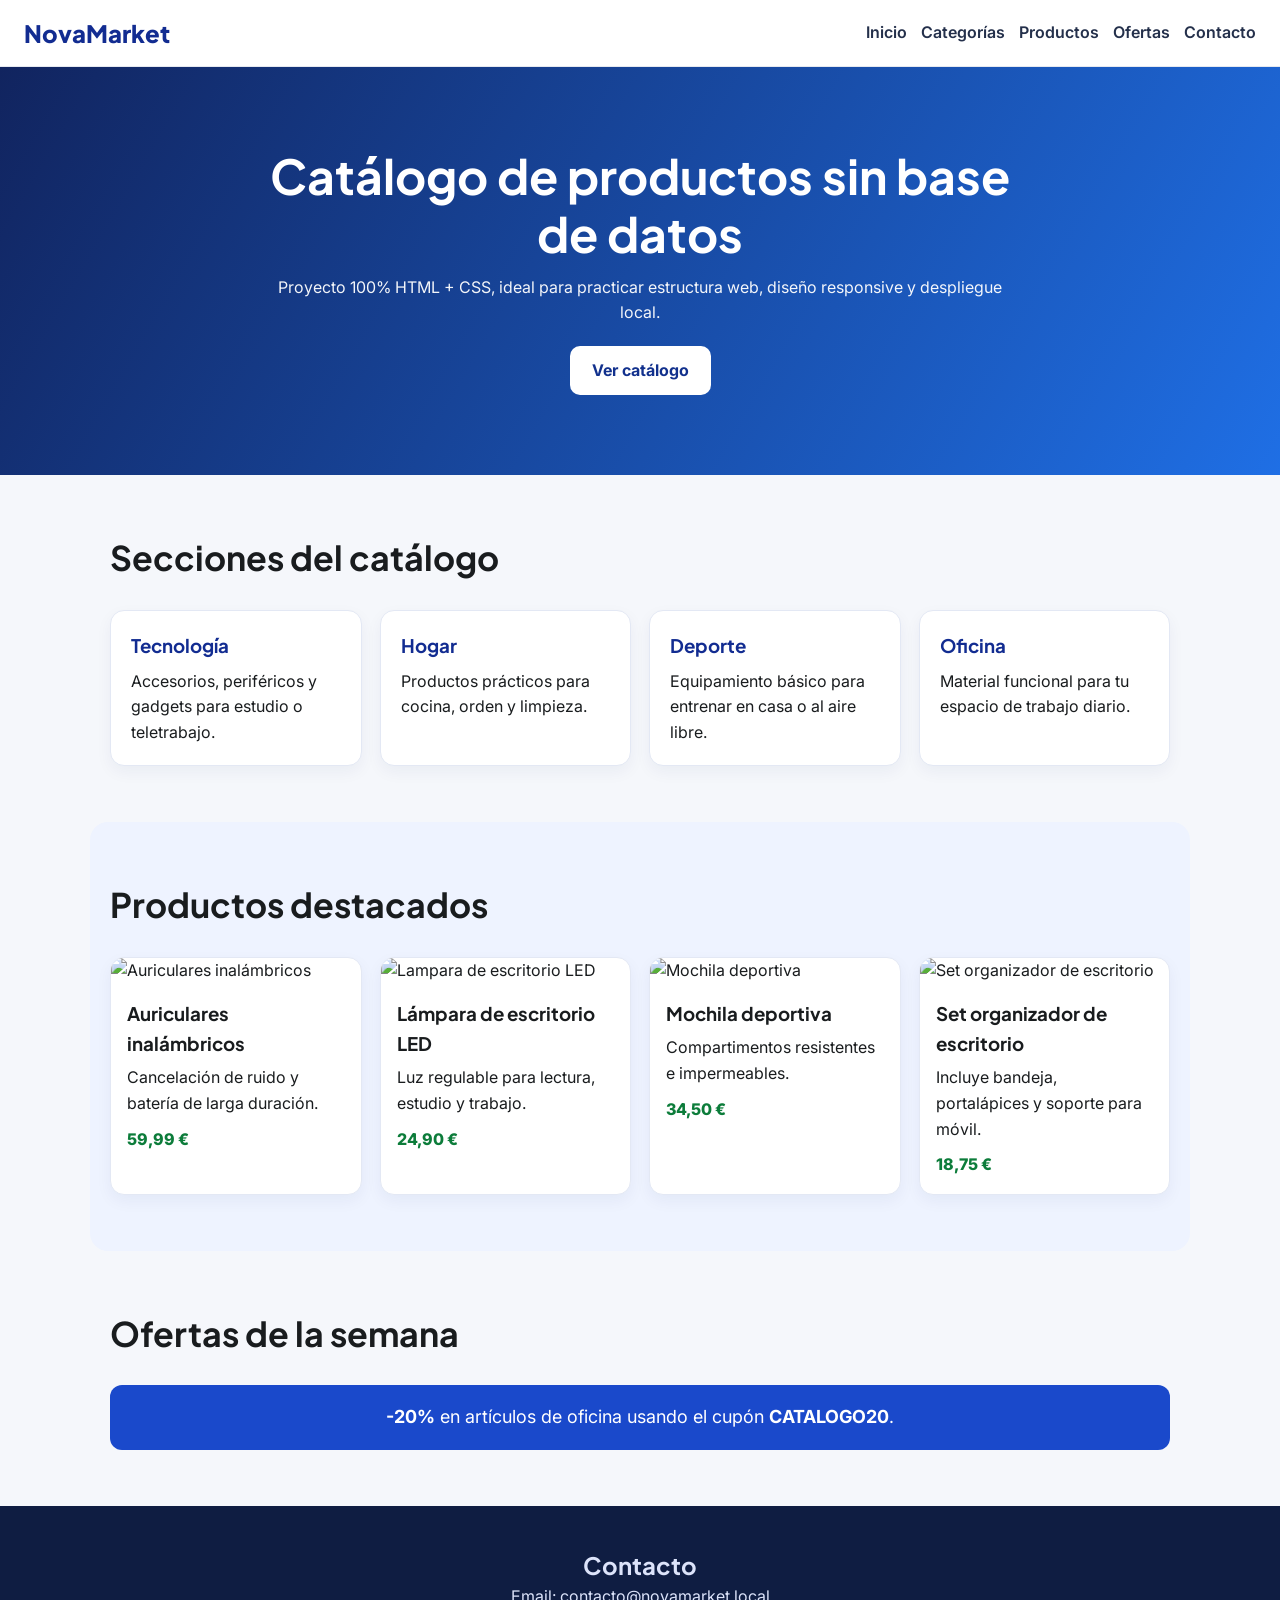
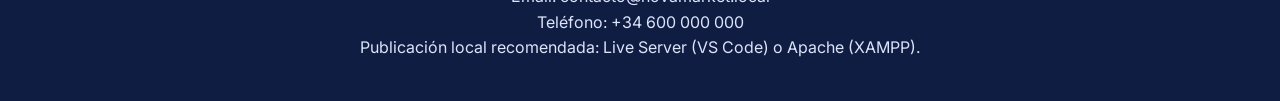
==== commit 782f13b5: "Quitar referencia a Python y documentar servidor local sin backend" ====
--- a/index.html
+++ b/index.html
@@ -101,7 +101,7 @@
         <h2>Contacto</h2>
         <p>Email: contacto@novamarket.local</p>
         <p>Teléfono: +34 600 000 000</p>
-        <p>Servidor local recomendado: <code>python3 -m http.server 8000</code></p>
+        <p>Publicación local recomendada: Live Server (VS Code) o Apache (XAMPP).</p>
     </footer>
 </body>
 
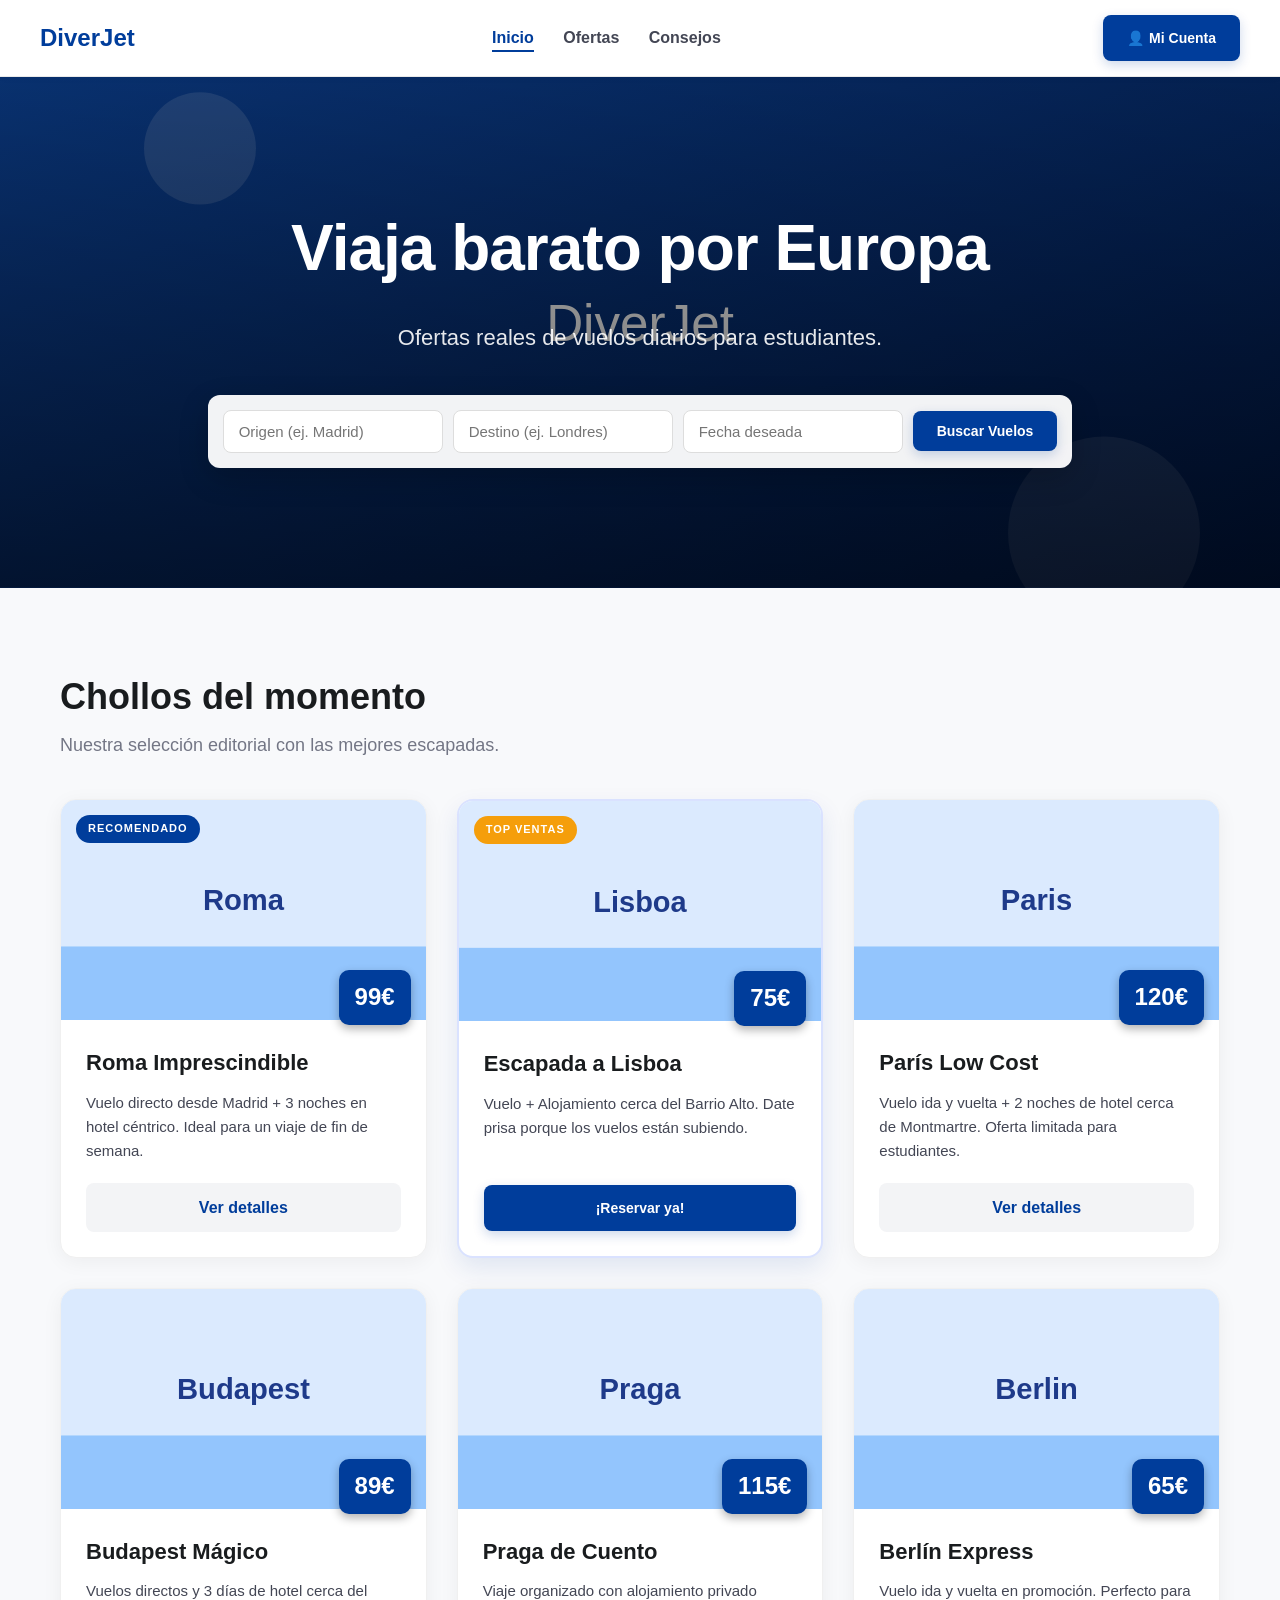
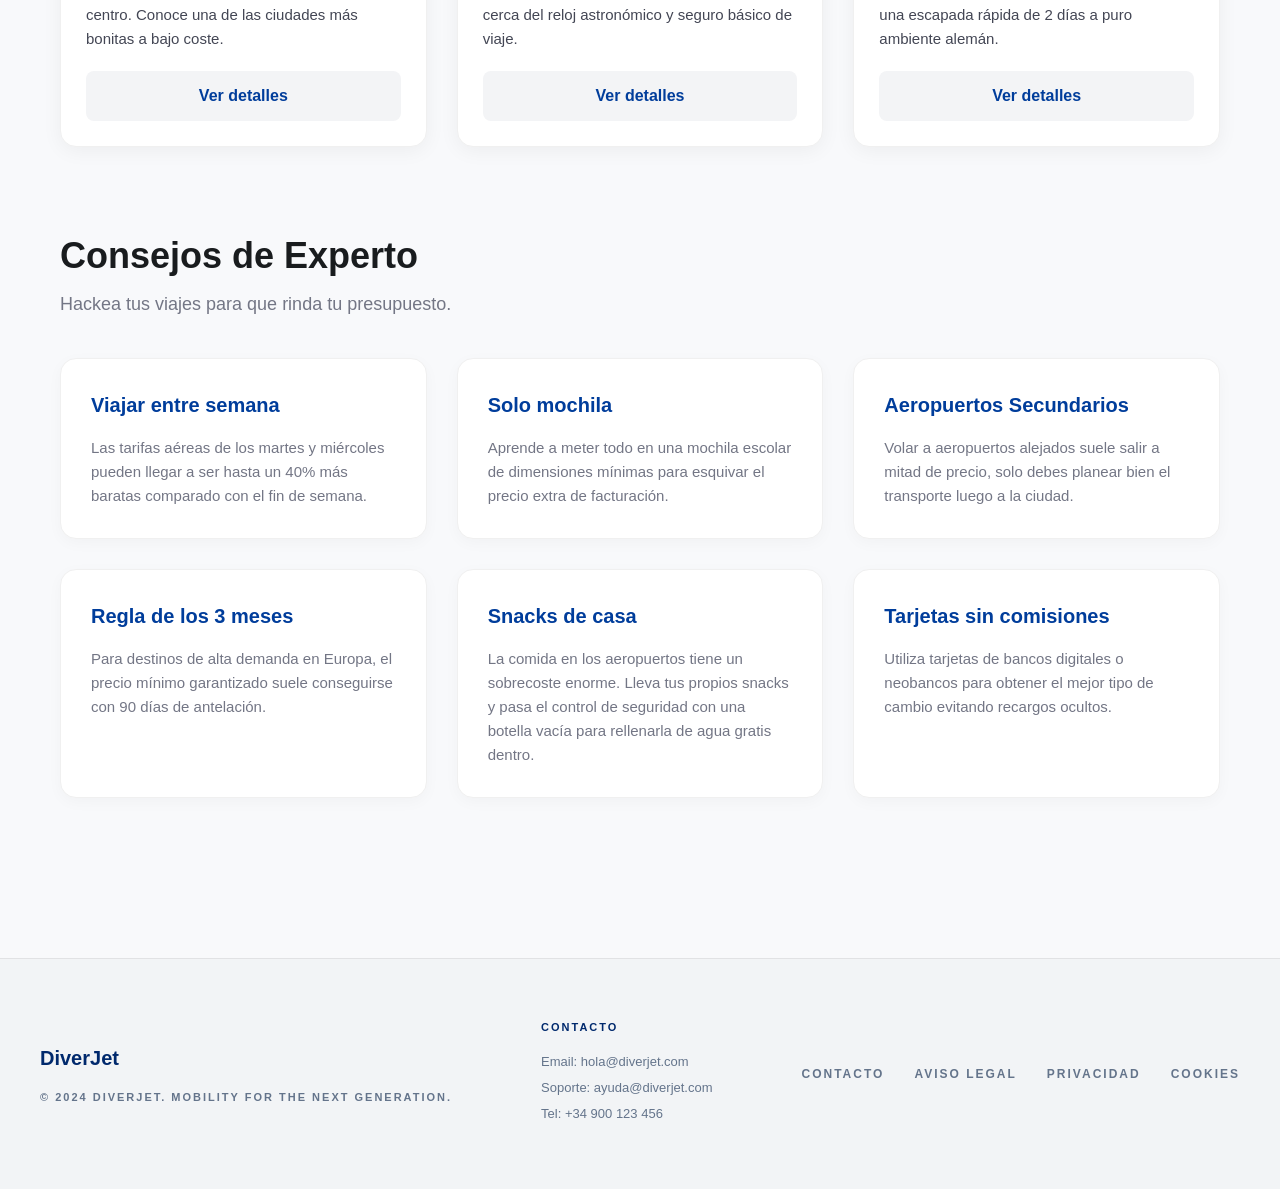
==== commit 741faa8f: "Simplifica la web sin APIs externas y con recursos locales" ====
--- a/index.html
+++ b/index.html
@@ -1,108 +1,186 @@
-<!DOCTYPE html>
+﻿<!DOCTYPE html>
 <html lang="es">
 
 <head>
     <meta charset="utf-8">
-    <meta name="viewport" content="width=device-width, initial-scale=1.0">
-    <title>NovaMarket | Catálogo de Productos</title>
+    <title>DiverJet | Viajes Low Cost</title>
+    <!-- Vincula el nuevo estilo mejorado pero simple -->
     <link rel="stylesheet" href="estilo.css">
 </head>
 
-<body class="catalogo-body">
-    <header class="catalogo-header">
-        <div class="catalogo-logo">NovaMarket</div>
-        <nav class="catalogo-nav">
-            <a href="#inicio">Inicio</a>
-            <a href="#categorias">Categorías</a>
-            <a href="#productos">Productos</a>
-            <a href="#ofertas">Ofertas</a>
-            <a href="#contacto">Contacto</a>
-        </nav>
-    </header>
+<body>
 
-    <main>
-        <section id="inicio" class="hero-catalogo">
-            <div class="hero-catalogo-contenido">
-                <h1>Catálogo de productos sin base de datos</h1>
-                <p>Proyecto 100% HTML + CSS, ideal para practicar estructura web, diseño responsive y despliegue local.</p>
-                <a href="#productos" class="boton-catalogo">Ver catálogo</a>
+    <!-- MENÚ SUPERIOR (Usando div en lugar de nav o header) -->
+    <div class="cima">
+        <h2>DiverJet</h2>
+        <div class="enlaces">
+            <a href="index.html" class="activo">Inicio</a>
+            <a href="ofertas.html">Ofertas</a>
+            <a href="consejos.html">Consejos</a>
+        </div>
+        <a href="login.html" class="boton-azul" style="display: flex; align-items: center; gap: 5px; text-decoration: none; width: fit-content;"><span aria-hidden="true">👤</span> Mi Cuenta</a>
+    </div>
+
+    <!-- PORTADA / HERO -->
+    <div class="portada">
+        <h1>Viaja barato por Europa</h1>
+        <p class="subtitulo">Ofertas reales de vuelos diarios para estudiantes.</p>
+
+        <div class="buscador">
+            <input type="text" placeholder="Origen (ej. Madrid)">
+            <input type="text" placeholder="Destino (ej. Londres)">
+            <input type="text" placeholder="Fecha deseada">
+            <button class="boton-azul">Buscar Vuelos</button>
+        </div>
+    </div>
+
+    <!-- CONTENIDO CENTRAL (Usando div en lugar de main o section) -->
+    <div class="principal">
+
+        <!-- SECCIÓN DE OFERTAS (6 TARJETAS) -->
+        <h2 class="titulo-seccion">Chollos del momento</h2>
+        <p class="subtitulo-seccion">Nuestra selección editorial con las mejores escapadas.</p>
+
+        <div class="contenedor-cajas">
+            <!-- Tarjeta 1 -->
+            <div class="caja">
+                <span class="etiqueta">Recomendado</span>
+                <img src="fotos/roma.svg"
+                    alt="Roma">
+                <div class="precio-tag">99€</div>
+                <div class="caja-cuerpo">
+                    <h3>Roma Imprescindible</h3>
+                    <p>Vuelo directo desde Madrid + 3 noches en hotel céntrico. Ideal para un viaje de fin de semana.
+                    </p>
+                    <a href="viajes/reserva-roma-imprescindible.html" class="boton-secundario">Ver detalles</a>
+                </div>
             </div>
-        </section>
 
-        <section id="categorias" class="seccion-catalogo">
-            <h2>Secciones del catálogo</h2>
-            <div class="grid-categorias">
-                <article class="tarjeta-categoria">
-                    <h3>Tecnología</h3>
-                    <p>Accesorios, periféricos y gadgets para estudio o teletrabajo.</p>
-                </article>
-                <article class="tarjeta-categoria">
-                    <h3>Hogar</h3>
-                    <p>Productos prácticos para cocina, orden y limpieza.</p>
-                </article>
-                <article class="tarjeta-categoria">
-                    <h3>Deporte</h3>
-                    <p>Equipamiento básico para entrenar en casa o al aire libre.</p>
-                </article>
-                <article class="tarjeta-categoria">
-                    <h3>Oficina</h3>
-                    <p>Material funcional para tu espacio de trabajo diario.</p>
-                </article>
+            <!-- Tarjeta 2 -->
+            <div class="caja caja-destacada">
+                <span class="etiqueta etiqueta-alerta">Top Ventas</span>
+                <img src="fotos/lisboa.svg"
+                    alt="Lisboa">
+                <div class="precio-tag">75€</div>
+                <div class="caja-cuerpo">
+                    <h3>Escapada a Lisboa</h3>
+                    <p>Vuelo + Alojamiento cerca del Barrio Alto. Date prisa porque los vuelos están subiendo.</p>
+                    <a href="viajes/reserva-roma-imprescindible.html" class="boton-azul" style="display: block; width: 100%; text-align: center; text-decoration: none; box-sizing: border-box;">¡Reservar ya!</a>
+                </div>
             </div>
-        </section>
 
-        <section id="productos" class="seccion-catalogo seccion-fondo">
-            <h2>Productos destacados</h2>
-            <div class="grid-productos">
-                <article class="producto-card">
-                    <img src="https://images.unsplash.com/photo-1583394838336-acd977736f90?auto=format&fit=crop&w=900&q=80" alt="Auriculares inalámbricos">
-                    <div class="producto-info">
-                        <h3>Auriculares inalámbricos</h3>
-                        <p>Cancelación de ruido y batería de larga duración.</p>
-                        <span class="precio">59,99 €</span>
-                    </div>
-                </article>
-                <article class="producto-card">
-                    <img src="https://images.unsplash.com/photo-1517142089942-ba376ce32a0f?auto=format&fit=crop&w=900&q=80" alt="Lampara de escritorio LED">
-                    <div class="producto-info">
-                        <h3>Lámpara de escritorio LED</h3>
-                        <p>Luz regulable para lectura, estudio y trabajo.</p>
-                        <span class="precio">24,90 €</span>
-                    </div>
-                </article>
-                <article class="producto-card">
-                    <img src="https://images.unsplash.com/photo-1616627547584-bf28cee262db?auto=format&fit=crop&w=900&q=80" alt="Mochila deportiva">
-                    <div class="producto-info">
-                        <h3>Mochila deportiva</h3>
-                        <p>Compartimentos resistentes e impermeables.</p>
-                        <span class="precio">34,50 €</span>
-                    </div>
-                </article>
-                <article class="producto-card">
-                    <img src="https://images.unsplash.com/photo-1587829741301-dc798b83add3?auto=format&fit=crop&w=900&q=80" alt="Set organizador de escritorio">
-                    <div class="producto-info">
-                        <h3>Set organizador de escritorio</h3>
-                        <p>Incluye bandeja, portalápices y soporte para móvil.</p>
-                        <span class="precio">18,75 €</span>
-                    </div>
-                </article>
+            <!-- Tarjeta 3 -->
+            <div class="caja">
+                <img src="fotos/paris.svg"
+                    alt="París">
+                <div class="precio-tag">120€</div>
+                <div class="caja-cuerpo">
+                    <h3>París Low Cost</h3>
+                    <p>Vuelo ida y vuelta + 2 noches de hotel cerca de Montmartre. Oferta limitada para estudiantes.</p>
+                    <a href="viajes/reserva-par-s-low-cost.html" class="boton-secundario">Ver detalles</a>
+                </div>
             </div>
-        </section>
 
-        <section id="ofertas" class="seccion-catalogo">
-            <h2>Ofertas de la semana</h2>
-            <div class="banner-oferta">
-                <p><strong>-20%</strong> en artículos de oficina usando el cupón <strong>CATALOGO20</strong>.</p>
+            <!-- Tarjeta 4 -->
+            <div class="caja">
+                <img src="fotos/budapest.svg"
+                    alt="Budapest">
+                <div class="precio-tag">89€</div>
+                <div class="caja-cuerpo">
+                    <h3>Budapest Mágico</h3>
+                    <p>Vuelos directos y 3 días de hotel cerca del centro. Conoce una de las ciudades más bonitas a bajo
+                        coste.</p>
+                    <a href="viajes/reserva-budapest-m-gico.html" class="boton-secundario">Ver detalles</a>
+                </div>
             </div>
-        </section>
-    </main>
 
-    <footer id="contacto" class="catalogo-footer">
-        <h2>Contacto</h2>
-        <p>Email: contacto@novamarket.local</p>
-        <p>Teléfono: +34 600 000 000</p>
-        <p>Publicación local recomendada: Live Server (VS Code) o Apache (XAMPP).</p>
-    </footer>
+            <!-- Tarjeta 5 -->
+            <div class="caja">
+                <img src="fotos/praga.svg"
+                    alt="Praga">
+                <div class="precio-tag">115€</div>
+                <div class="caja-cuerpo">
+                    <h3>Praga de Cuento</h3>
+                    <p>Viaje organizado con alojamiento privado cerca del reloj astronómico y seguro básico de viaje.
+                    </p>
+                    <a href="viajes/reserva-praga-de-cuento.html" class="boton-secundario">Ver detalles</a>
+                </div>
+            </div>
+
+            <!-- Tarjeta 6 -->
+            <div class="caja">
+                <img src="fotos/berlin.svg"
+                    alt="Berlín">
+                <div class="precio-tag">65€</div>
+                <div class="caja-cuerpo">
+                    <h3>Berlín Express</h3>
+                    <p>Vuelo ida y vuelta en promoción. Perfecto para una escapada rápida de 2 días a puro ambiente
+                        alemán.</p>
+                    <a href="viajes/reserva-berl-n-express.html" class="boton-secundario">Ver detalles</a>
+                </div>
+            </div>
+        </div>
+
+        <!-- SEGUNDA SECCIÓN: CONSEJOS -->
+        <h2 class="titulo-seccion">Consejos de Experto</h2>
+        <p class="subtitulo-seccion">Hackea tus viajes para que rinda tu presupuesto.</p>
+
+        <div class="contenedor-cajas">
+            <div class="caja-pequena">
+                <h3>Viajar entre semana</h3>
+                <p>Las tarifas aéreas de los martes y miércoles pueden llegar a ser hasta un 40% más baratas comparado
+                    con el fin de semana.</p>
+            </div>
+            <div class="caja-pequena">
+                <h3>Solo mochila</h3>
+                <p>Aprende a meter todo en una mochila escolar de dimensiones mínimas para esquivar el precio extra de
+                    facturación.</p>
+            </div>
+            <div class="caja-pequena">
+                <h3>Aeropuertos Secundarios</h3>
+                <p>Volar a aeropuertos alejados suele salir a mitad de precio, solo debes planear bien el transporte
+                    luego a la ciudad.</p>
+            </div>
+            <div class="caja-pequena">
+                <h3>Regla de los 3 meses</h3>
+                <p>Para destinos de alta demanda en Europa, el precio mínimo garantizado suele conseguirse con 90 días
+                    de antelación.</p>
+            </div>
+            <div class="caja-pequena">
+                <h3>Snacks de casa</h3>
+                <p>La comida en los aeropuertos tiene un sobrecoste enorme. Lleva tus propios snacks y pasa el control de seguridad con una botella vacía para rellenarla de agua gratis dentro.</p>
+            </div>
+            <div class="caja-pequena">
+                <h3>Tarjetas sin comisiones</h3>
+                <p>Utiliza tarjetas de bancos digitales o neobancos para obtener el mejor tipo de cambio evitando
+                    recargos ocultos.</p>
+            </div>
+        </div>
+
+    </div>
+
+            <!-- PIE DE PÁGINA -->
+    <div class="pie-nuevo">
+        <div class="pie-nuevo-contenedor">
+            <div class="pie-nuevo-marca">
+                <span class="pie-nuevo-logo">DiverJet</span>
+                <p>© 2024 DiverJet. Mobility for the Next Generation.</p>
+            </div>
+            <div class="pie-nuevo-info">
+                <h3>Contacto</h3>
+                <p>Email: hola@diverjet.com</p>
+                <p>Soporte: ayuda@diverjet.com</p>
+                <p>Tel: +34 900 123 456</p>
+            </div>
+            <div class="pie-nuevo-enlaces">
+                <a href="#">Contacto</a>
+                <a href="#">Aviso Legal</a>
+                <a href="#">Privacidad</a>
+                <a href="#">Cookies</a>
+            </div>
+        </div>
+    </div>
+
 </body>
 
 </html>
--- a/estilo.css
+++ b/estilo.css
@@ -1,6 +1,4 @@
 /* FUENTES Y RESET */
-@import url('https://fonts.googleapis.com/css2?family=Plus+Jakarta+Sans:wght@500;700;900&family=Inter:wght@400;500;600&display=swap');
-
 * {
   box-sizing: border-box;
   margin: 0;
@@ -8,7 +6,7 @@
 }
 
 body {
-  font-family: 'Inter', sans-serif;
+  font-family: Arial, Helvetica, sans-serif;
   background-color: #f8f9fb;
   color: #191c1e;
   line-height: 1.6;
@@ -21,7 +19,7 @@
 h2,
 h3,
 h4 {
-  font-family: 'Plus Jakarta Sans', sans-serif;
+  font-family: Arial, Helvetica, sans-serif;
 }
 
 /* MENÚ SUPERIOR (CIMA) */
@@ -99,7 +97,7 @@
   padding: 120px 20px;
   text-align: center;
   background-color: #001848;
-  background-image: linear-gradient(rgba(0, 0, 0, 0.3), rgba(0, 0, 0, 0.6)), url('https://lh3.googleusercontent.com/aida-public/[base64]');
+  background-image: linear-gradient(rgba(0, 0, 0, 0.3), rgba(0, 0, 0, 0.6)), url('fotos/portada.svg');
   background-size: cover;
   background-position: center;
   color: white;
@@ -137,7 +135,7 @@
   border-radius: 8px;
   width: 220px;
   font-size: 15px;
-  font-family: 'Inter', sans-serif;
+  font-family: Arial, Helvetica, sans-serif;
 }
 
 /* PRINCIPAL (CONTENIDO) */
@@ -225,7 +223,7 @@
   border-radius: 10px;
   font-size: 24px;
   font-weight: 900;
-  font-family: 'Plus Jakarta Sans', sans-serif;
+  font-family: Arial, Helvetica, sans-serif;
   box-shadow: 0 4px 10px rgba(0, 0, 0, 0.3);
 }
 
@@ -319,11 +317,11 @@
     font-size: 20px;
     font-weight: 800;
     color: #00296d;
-    font-family: 'Plus Jakarta Sans', sans-serif;
+    font-family: Arial, Helvetica, sans-serif;
 }
 
 .pie-nuevo-marca p {
-    font-family: 'Inter', sans-serif;
+    font-family: Arial, Helvetica, sans-serif;
     font-size: 11px;
     text-transform: uppercase;
     letter-spacing: 2px;
@@ -337,7 +335,7 @@
     gap: 30px;
     flex-wrap: wrap;
     justify-content: center;
-    font-family: 'Inter', sans-serif;
+    font-family: Arial, Helvetica, sans-serif;
     font-size: 12px;
     text-transform: uppercase;
     letter-spacing: 2px;
@@ -378,7 +376,7 @@
 }
 
 .pie-nuevo-info p {
-    font-family: 'Inter', sans-serif;
+    font-family: Arial, Helvetica, sans-serif;
     font-size: 13px;
     color: #64748b;
     margin-bottom: 5px;
@@ -397,7 +395,7 @@
 .hero-ofertas {
     position: relative;
     height: 400px;
-    background-image: linear-gradient(rgba(0, 41, 109, 0.8), rgba(0, 61, 155, 0.4)), url('https://lh3.googleusercontent.com/aida-public/[base64]');
+    background-image: linear-gradient(rgba(0, 41, 109, 0.8), rgba(0, 61, 155, 0.4)), url('fotos/hero-ofertas.svg');
     background-size: cover;
     background-position: center;
     display: flex;
@@ -415,8 +413,6 @@
 .etiqueta-exclusiva {
     display: inline-block;
     background-color: rgba(255, 255, 255, 0.2);
-    backdrop-filter: blur(10px);
-    -webkit-backdrop-filter: blur(10px);
     padding: 6px 16px;
     border-radius: 20px;
     font-size: 12px;
@@ -499,7 +495,7 @@
     border: none;
     outline: none;
     background: transparent;
-    font-family: 'Inter', sans-serif;
+    font-family: Arial, Helvetica, sans-serif;
     font-size: 14px;
     font-weight: 600;
     color: #191c1e;
@@ -540,8 +536,6 @@
 /* ESTILO GLASS PARA TARJETAS */
 .glass-precio {
     background: rgba(0, 61, 155, 0.9) !important;
-    backdrop-filter: blur(10px);
-    -webkit-backdrop-filter: blur(10px);
     display: flex;
     flex-direction: column;
     align-items: center;
@@ -638,7 +632,7 @@
     border: 1px solid #c4c6d4;
     border-radius: 12px;
     outline: none;
-    font-family: 'Inter', sans-serif;
+    font-family: Arial, Helvetica, sans-serif;
     font-size: 16px;
 }
 
@@ -713,7 +707,7 @@
     padding: 12px 16px;
     border: 1px solid #c4c6d4;
     border-radius: 8px;
-    font-family: 'Inter', sans-serif;
+    font-family: Arial, Helvetica, sans-serif;
     outline: none;
     font-size: 15px;
 }
@@ -736,165 +730,4 @@
 .reserva-total span:last-child {
     color: #00296d;
     font-size: 28px;
-}
-/* ================= CATÁLOGO DE PRODUCTOS (HTML + CSS) ================= */
-.catalogo-body {
-  background-color: #f5f7fb;
-}
-
-.catalogo-header {
-  position: sticky;
-  top: 0;
-  z-index: 100;
-  background-color: #ffffff;
-  border-bottom: 1px solid #e6e9f0;
-  padding: 14px 24px;
-  display: flex;
-  justify-content: space-between;
-  align-items: center;
-  flex-wrap: wrap;
-  gap: 14px;
-}
-
-.catalogo-logo {
-  font-family: 'Plus Jakarta Sans', sans-serif;
-  font-weight: 900;
-  font-size: 24px;
-  color: #122c91;
-}
-
-.catalogo-nav {
-  display: flex;
-  gap: 14px;
-  flex-wrap: wrap;
-}
-
-.catalogo-nav a {
-  text-decoration: none;
-  color: #24304b;
-  font-weight: 600;
-}
-
-.hero-catalogo {
-  background: linear-gradient(120deg, #11245f, #1f6fe5);
-  color: #ffffff;
-  padding: 80px 20px;
-  text-align: center;
-}
-
-.hero-catalogo-contenido {
-  max-width: 760px;
-  margin: 0 auto;
-}
-
-.hero-catalogo h1 {
-  font-size: clamp(30px, 5vw, 48px);
-  line-height: 1.2;
-  margin-bottom: 12px;
-}
-
-.hero-catalogo p {
-  opacity: 0.95;
-  margin-bottom: 20px;
-}
-
-.boton-catalogo {
-  display: inline-block;
-  background-color: #ffffff;
-  color: #12318d;
-  text-decoration: none;
-  padding: 12px 22px;
-  border-radius: 10px;
-  font-weight: 700;
-}
-
-.seccion-catalogo {
-  max-width: 1100px;
-  margin: 0 auto;
-  padding: 56px 20px;
-}
-
-.seccion-catalogo h2 {
-  margin-bottom: 24px;
-  font-size: clamp(24px, 4vw, 34px);
-}
-
-.seccion-fondo {
-  background-color: #eef3ff;
-  border-radius: 18px;
-}
-
-.grid-categorias,
-.grid-productos {
-  display: grid;
-  grid-template-columns: repeat(auto-fit, minmax(220px, 1fr));
-  gap: 18px;
-}
-
-.tarjeta-categoria,
-.producto-card {
-  background-color: #ffffff;
-  border: 1px solid #e3e8f4;
-  border-radius: 14px;
-  overflow: hidden;
-  box-shadow: 0 6px 16px rgba(26, 44, 91, 0.05);
-}
-
-.tarjeta-categoria {
-  padding: 20px;
-}
-
-.tarjeta-categoria h3 {
-  margin-bottom: 8px;
-  color: #122c91;
-}
-
-.producto-card img {
-  width: 100%;
-  height: 170px;
-  object-fit: cover;
-}
-
-.producto-info {
-  padding: 16px;
-}
-
-.producto-info h3 {
-  margin-bottom: 6px;
-}
-
-.precio {
-  display: inline-block;
-  margin-top: 10px;
-  color: #0c7c3a;
-  font-weight: 800;
-}
-
-.banner-oferta {
-  background-color: #1a49cb;
-  color: #ffffff;
-  padding: 18px;
-  border-radius: 12px;
-  font-size: 18px;
-  text-align: center;
-}
-
-.catalogo-footer {
-  background-color: #0f1d42;
-  color: #dce3fa;
-  padding: 40px 20px;
-  text-align: center;
-}
-
-.catalogo-footer code {
-  background-color: rgba(255, 255, 255, 0.16);
-  padding: 2px 7px;
-  border-radius: 6px;
-}
-
-@media (max-width: 640px) {
-  .catalogo-header {
-    justify-content: center;
-    text-align: center;
-  }
-}
+}
